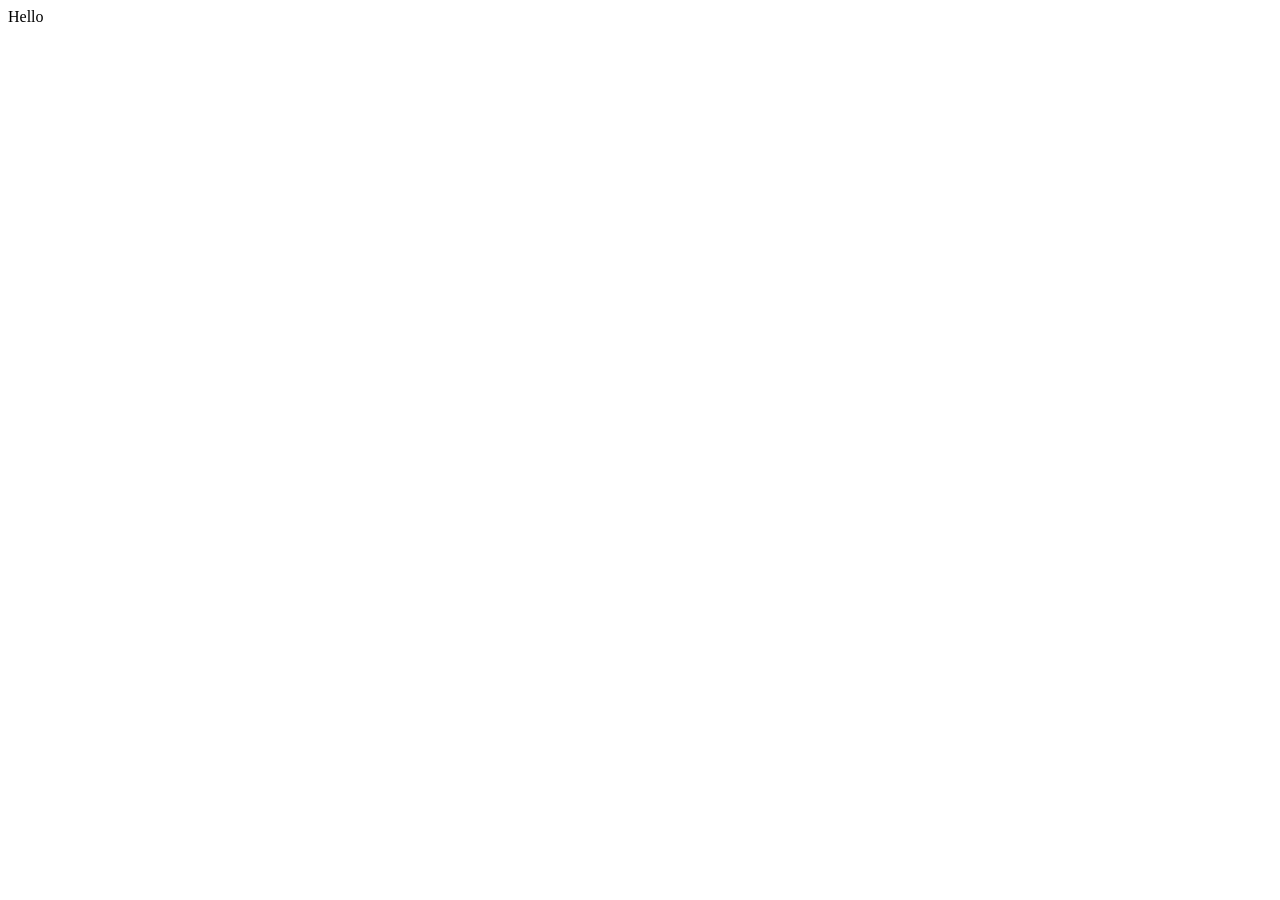
==== index.html @ 64e7c35a "FirstFix" ====
<!doctype html>
<html>
  <head>
    <meta http-equiv="refresh" content="0; url=Main_Portfolio.html" />
    <link rel="canonical" href="Main_Portfolio.html" />
    <title>Redirecting...</title>
  </head>
  <body>
    <a href="Main_Portfolio.html">Click here if you are not redirected</a>
  </body>
</html>
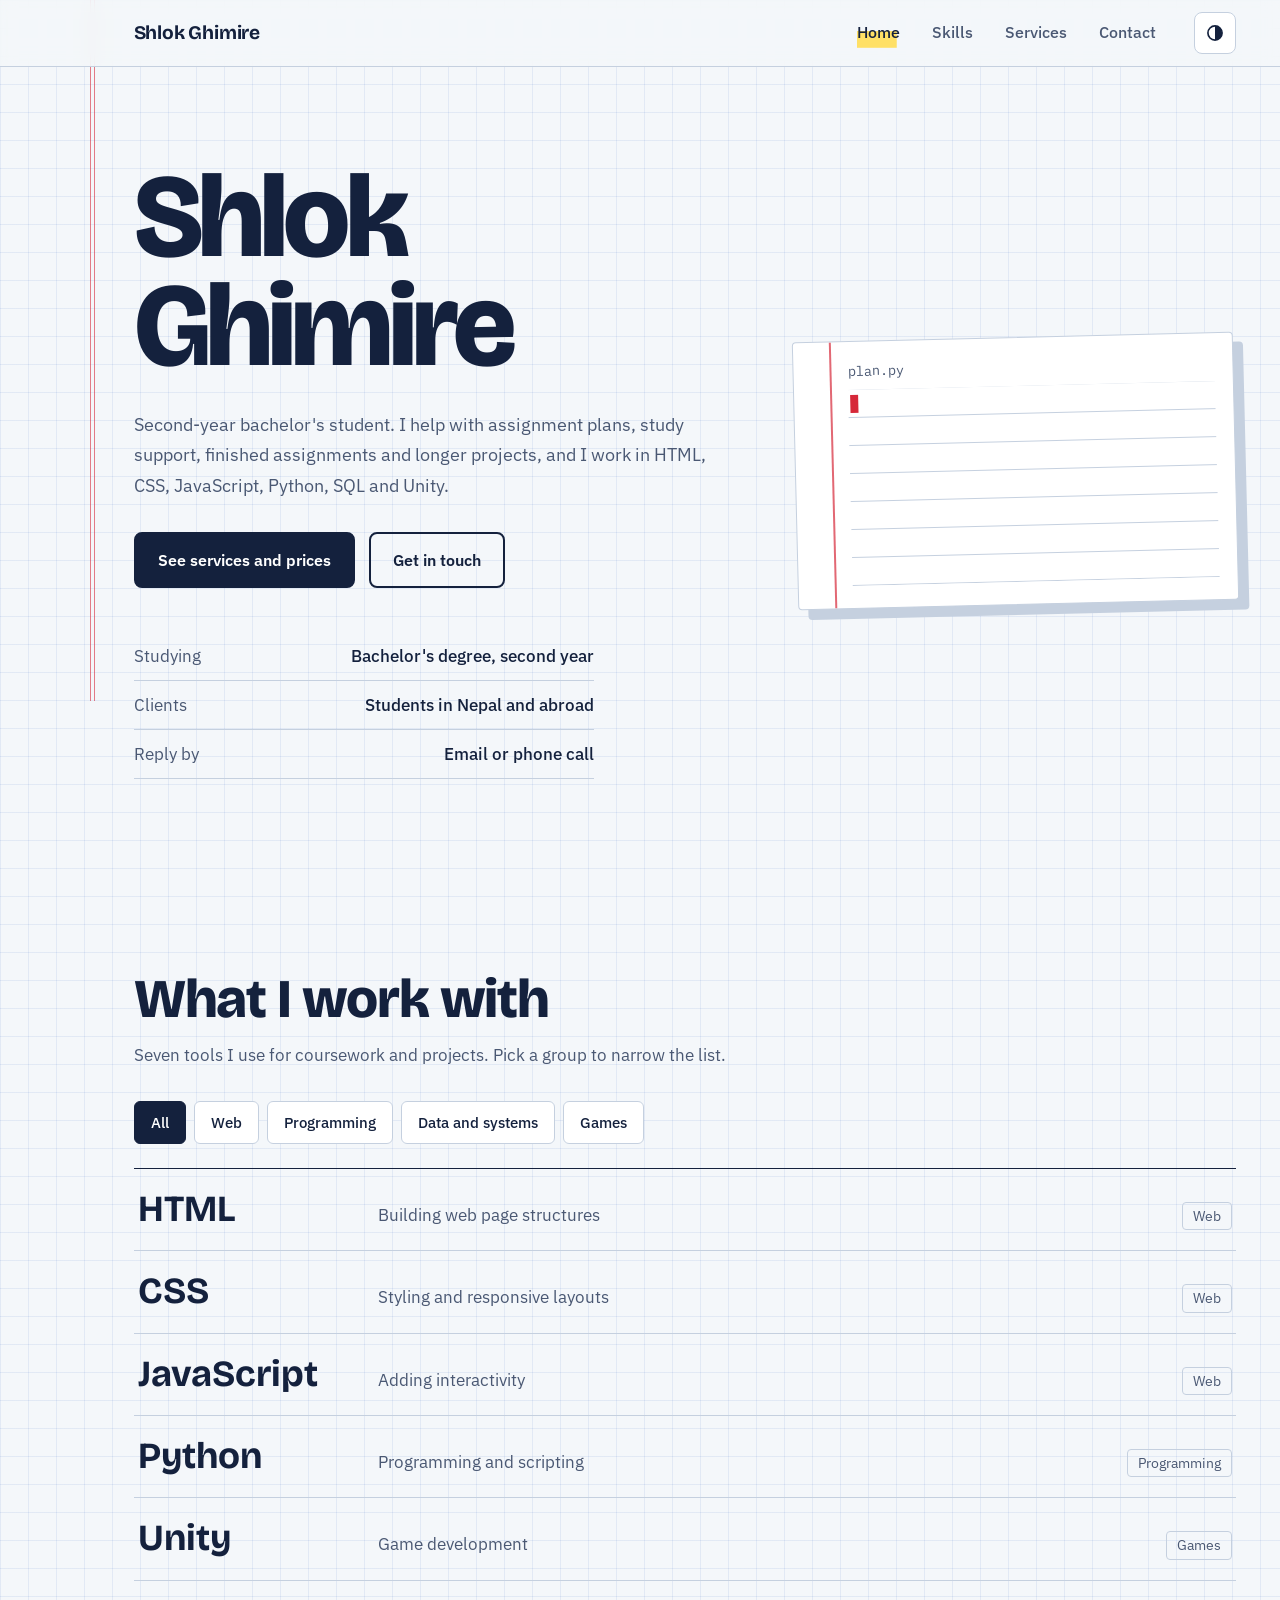
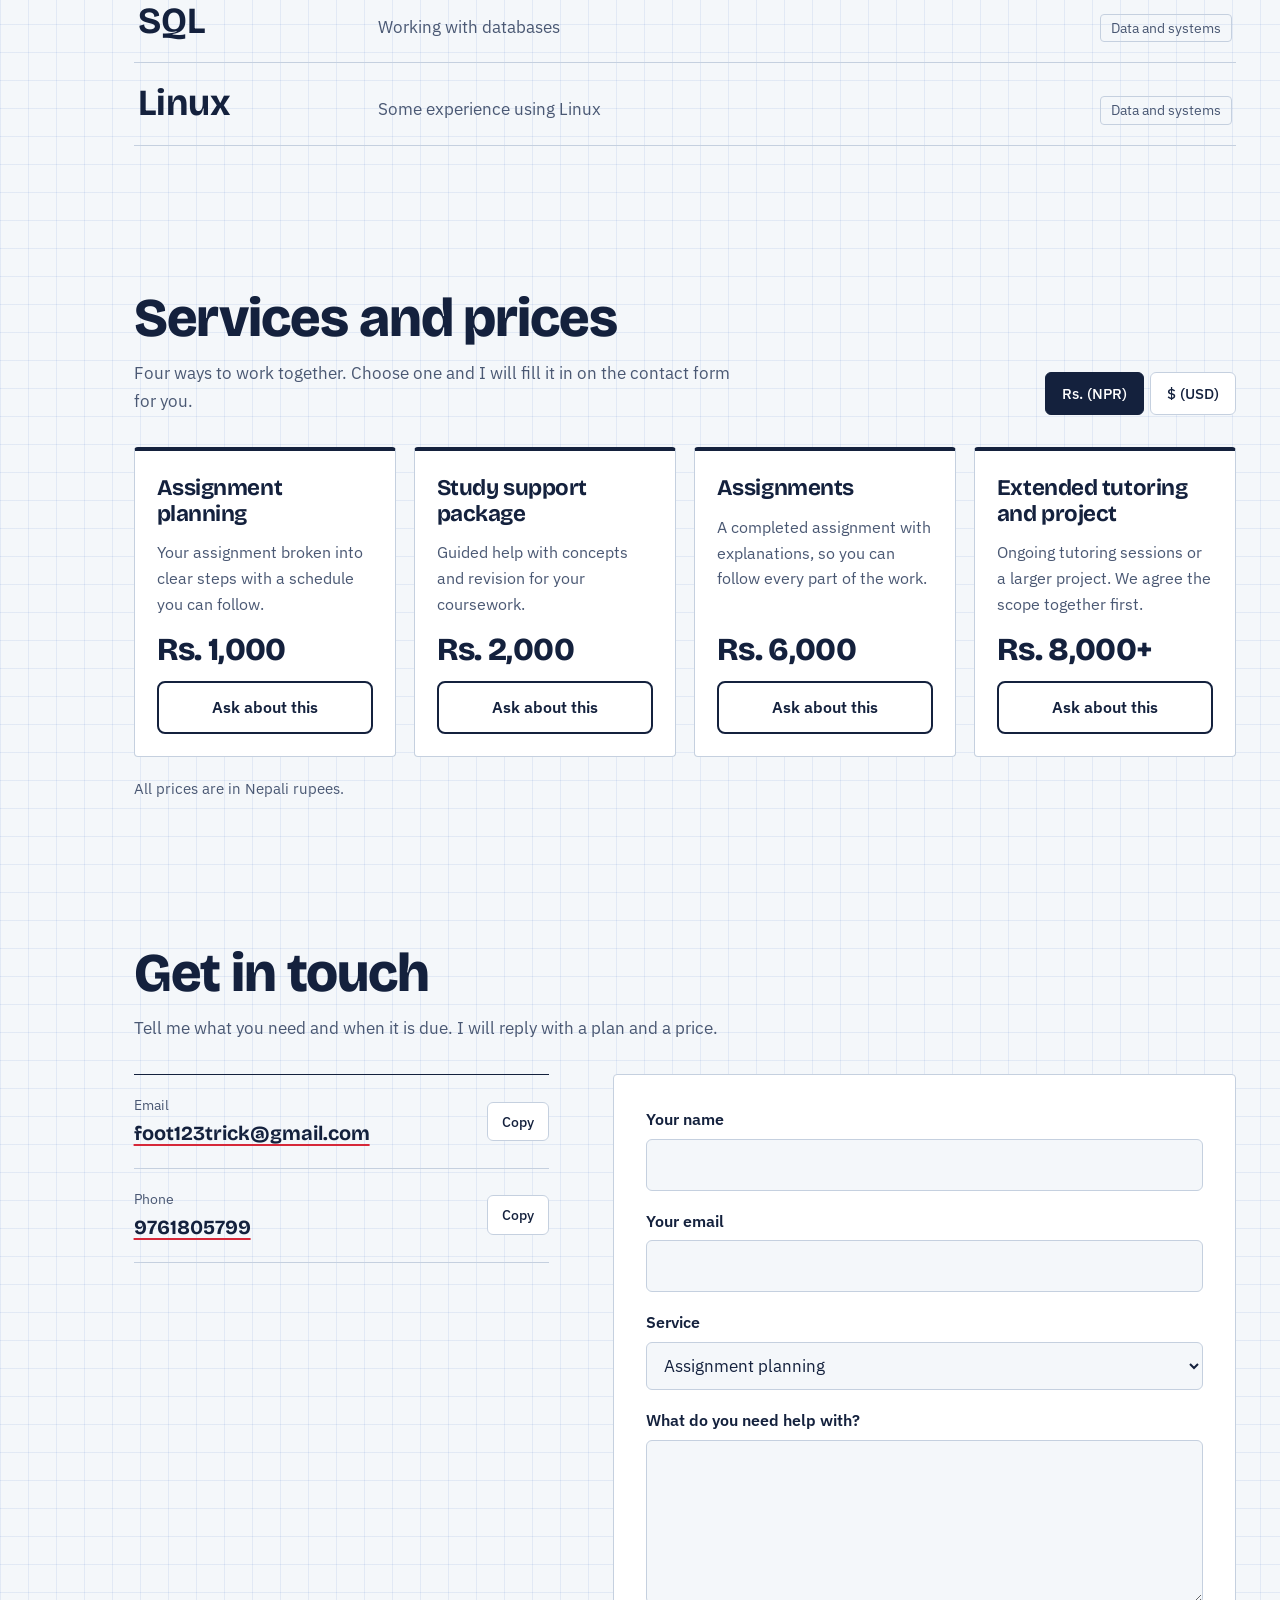
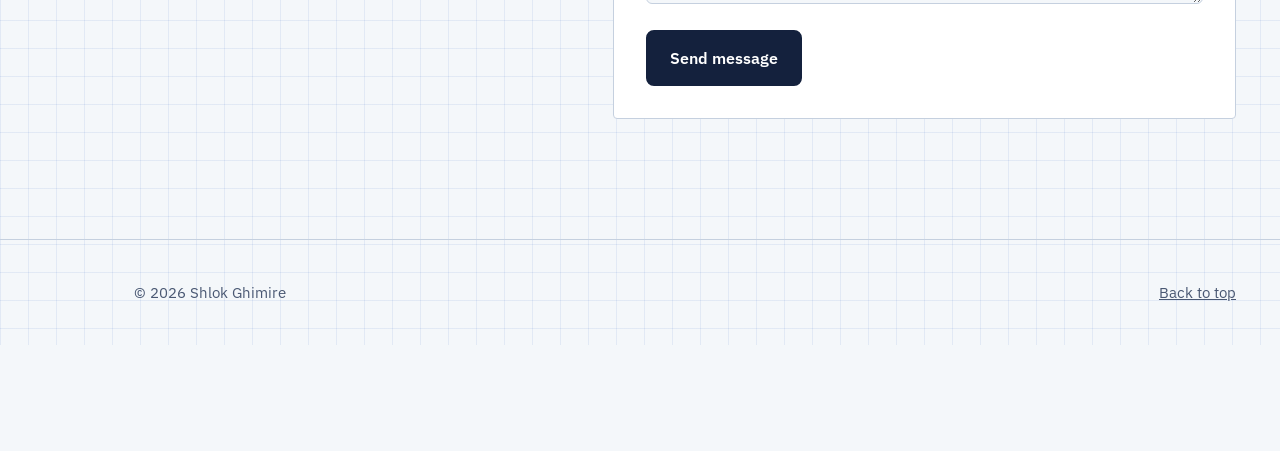
==== commit b86dbf6d: "Final" ====
--- a/index.html
+++ b/index.html
@@ -4,8 +4,10 @@
     <meta http-equiv="refresh" content="0; url=Main_Portfolio.html" />
     <link rel="canonical" href="Main_Portfolio.html" />
     <title>Redirecting...</title>
+    <link rel="stylesheet" href="Main_Portfolio.css" />
   </head>
   <body>
     <a href="Main_Portfolio.html">Click here if you are not redirected</a>
   </body>
+  <script></script>
 </html>
--- a/Main_Portfolio.css
+++ b/Main_Portfolio.css
@@ -0,0 +1,850 @@
+/* Tokens */
+:root {
+  --paper: #f4f7fa;
+  --grid: rgba(43, 89, 195, 0.09);
+  --ink: #14213d;
+  --muted: #4a5873;
+  --red: #d62839;
+  --mark: #ffe066;
+  --mark-text: #14213d;
+  --card: #ffffff;
+  --line: #c5d0df;
+  --btn-bg: #14213d;
+  --btn-text: #ffffff;
+
+  --margin: clamp(26px, 7vw, 92px);
+  --gutter: clamp(16px, 3.5vw, 44px);
+
+  --font-display: "Bricolage Grotesque", "Segoe UI", system-ui, sans-serif;
+  --font-body:
+    "IBM Plex Sans", system-ui, -apple-system, "Segoe UI", sans-serif;
+  --font-code: "IBM Plex Mono", Consolas, "Courier New", monospace;
+}
+
+:root[data-theme="dark"] {
+  --paper: #0e1526;
+  --grid: rgba(140, 170, 255, 0.07);
+  --ink: #e9eef8;
+  --muted: #a3b0c8;
+  --red: #ff5a6a;
+  --mark: #f2c94c;
+  --mark-text: #0e1526;
+  --card: #16203a;
+  --line: #2a3858;
+  --btn-bg: #e9eef8;
+  --btn-text: #0e1526;
+}
+
+/* Base */
+*,
+*::before,
+*::after {
+  box-sizing: border-box;
+}
+
+html {
+  scroll-behavior: smooth;
+  scroll-padding-top: 84px;
+  -webkit-text-size-adjust: 100%;
+}
+
+body {
+  margin: 0;
+  font-family: var(--font-body);
+  font-size: 1.0625rem;
+  line-height: 1.65;
+  color: var(--ink);
+  background-color: var(--paper);
+  background-image:
+    linear-gradient(var(--grid) 1px, transparent 1px),
+    linear-gradient(90deg, var(--grid) 1px, transparent 1px);
+  background-size: 28px 28px;
+  transition:
+    background-color 0.3s,
+    color 0.3s;
+  overflow-x: hidden;
+}
+
+/* The margin line of an exercise book, drawn once on load */
+body::before {
+  content: "";
+  position: fixed;
+  top: 0;
+  bottom: 0;
+  left: var(--margin);
+  width: 5px;
+  background: linear-gradient(
+    90deg,
+    var(--red) 0 1px,
+    transparent 1px 4px,
+    var(--red) 4px 5px
+  );
+  opacity: 0.6;
+  transform-origin: top;
+  animation: draw-line 1.1s cubic-bezier(0.2, 0.7, 0.2, 1) both;
+  pointer-events: none;
+  z-index: 1;
+}
+
+@keyframes draw-line {
+  from {
+    transform: scaleY(0);
+  }
+  to {
+    transform: scaleY(1);
+  }
+}
+
+h1,
+h2,
+h3 {
+  font-family: var(--font-display);
+  line-height: 1.05;
+  margin: 0;
+  letter-spacing: -0.02em;
+}
+
+p {
+  margin: 0;
+}
+a {
+  color: inherit;
+}
+ul {
+  list-style: none;
+  margin: 0;
+  padding: 0;
+}
+
+:focus-visible {
+  outline: 3px solid var(--red);
+  outline-offset: 3px;
+  border-radius: 3px;
+}
+
+.skip {
+  position: absolute;
+  left: 12px;
+  top: -60px;
+  background: var(--btn-bg);
+  color: var(--btn-text);
+  padding: 10px 16px;
+  border-radius: 6px;
+  z-index: 100;
+  transition: top 0.2s;
+}
+.skip:focus {
+  top: 12px;
+}
+
+/* Layout helpers */
+.wrap {
+  padding-left: calc(var(--margin) + var(--gutter));
+  padding-right: var(--gutter);
+  position: relative;
+  z-index: 2;
+}
+.inner {
+  max-width: 1120px;
+}
+
+/* Header */
+.site-header {
+  position: sticky;
+  top: 0;
+  z-index: 30;
+  background: color-mix(in srgb, var(--paper) 86%, transparent);
+  -webkit-backdrop-filter: blur(8px);
+  backdrop-filter: blur(8px);
+  border-bottom: 1px solid var(--line);
+}
+
+.bar {
+  display: flex;
+  align-items: center;
+  gap: 24px;
+  padding: 12px var(--gutter) 12px calc(var(--margin) + var(--gutter));
+}
+
+.brand {
+  font-family: var(--font-display);
+  font-weight: 700;
+  font-size: 1.2rem;
+  text-decoration: none;
+  letter-spacing: -0.01em;
+}
+
+.nav {
+  display: flex;
+  gap: 4px;
+  margin-left: auto;
+}
+
+.nav a {
+  text-decoration: none;
+  padding: 8px 14px;
+  border-radius: 6px;
+  font-weight: 500;
+  font-size: 0.97rem;
+  color: var(--muted);
+  background-image: linear-gradient(var(--mark), var(--mark));
+  background-repeat: no-repeat;
+  background-position: 14px calc(100% - 6px);
+  background-size: 0 40%;
+  transition:
+    color 0.2s,
+    background-size 0.25s;
+}
+.nav a:hover {
+  color: var(--ink);
+}
+.nav a.active {
+  color: var(--mark-text);
+  background-size: calc(100% - 28px) 40%;
+}
+:root[data-theme="dark"] .nav a.active {
+  color: var(--ink);
+  background-image: linear-gradient(
+    rgba(242, 201, 76, 0.55),
+    rgba(242, 201, 76, 0.55)
+  );
+}
+
+.bar-tools {
+  display: flex;
+  gap: 6px;
+}
+
+.icon-btn {
+  display: grid;
+  place-items: center;
+  width: 42px;
+  height: 42px;
+  border: 1px solid var(--line);
+  border-radius: 8px;
+  background: var(--card);
+  color: var(--ink);
+  cursor: pointer;
+  transition:
+    border-color 0.2s,
+    transform 0.2s;
+}
+.icon-btn:hover {
+  border-color: var(--ink);
+}
+#themeToggle svg {
+  transition: transform 0.4s;
+}
+:root[data-theme="dark"] #themeToggle svg {
+  transform: rotate(180deg);
+}
+.menu-btn {
+  display: none;
+}
+
+/* Buttons */
+.btn {
+  display: inline-block;
+  font: inherit;
+  font-weight: 600;
+  font-size: 1rem;
+  padding: 13px 22px;
+  border-radius: 8px;
+  border: 2px solid var(--ink);
+  text-decoration: none;
+  cursor: pointer;
+  transition:
+    transform 0.15s,
+    box-shadow 0.15s,
+    background-color 0.2s,
+    color 0.2s;
+}
+.btn-solid {
+  background: var(--btn-bg);
+  color: var(--btn-text);
+  border-color: var(--btn-bg);
+}
+.btn-line {
+  background: transparent;
+  color: var(--ink);
+}
+.btn:hover {
+  transform: translate(-2px, -2px);
+  box-shadow: 4px 4px 0 var(--red);
+}
+.btn:active {
+  transform: none;
+  box-shadow: none;
+}
+
+/* Hero */
+.hero {
+  padding-top: clamp(40px, 8vw, 96px);
+  padding-bottom: clamp(48px, 8vw, 96px);
+}
+
+.hero-grid {
+  display: grid;
+  grid-template-columns: minmax(0, 1.15fr) minmax(0, 0.85fr);
+  gap: clamp(32px, 5vw, 72px);
+  align-items: center;
+}
+
+.hero h1 {
+  font-size: clamp(3.4rem, 10vw, 7.4rem);
+  font-weight: 800;
+  line-height: 0.92;
+  letter-spacing: -0.04em;
+}
+
+.lead {
+  margin-top: 28px;
+  max-width: 34em;
+  font-size: 1.15rem;
+  color: var(--muted);
+}
+
+.actions {
+  display: flex;
+  flex-wrap: wrap;
+  gap: 14px;
+  margin-top: 32px;
+}
+
+.facts {
+  margin: 44px 0 0;
+  max-width: 460px;
+}
+.facts div {
+  display: flex;
+  justify-content: space-between;
+  gap: 20px;
+  padding: 10px 0;
+  border-bottom: 1px solid var(--line);
+}
+.facts dt {
+  color: var(--muted);
+}
+.facts dd {
+  margin: 0;
+  font-weight: 500;
+  text-align: right;
+}
+
+/* Ruled sheet with typed code */
+.sheet {
+  margin: 0;
+  position: relative;
+  background: var(--card);
+  border: 1px solid var(--line);
+  border-radius: 4px;
+  padding: 18px 18px 22px 54px;
+  transform: rotate(-1.4deg);
+  box-shadow: 10px 10px 0 var(--line);
+  overflow: hidden;
+}
+.sheet::before {
+  content: "";
+  position: absolute;
+  top: 0;
+  bottom: 0;
+  left: 36px;
+  width: 2px;
+  background: var(--red);
+  opacity: 0.7;
+}
+.sheet-title {
+  font-family: var(--font-code);
+  font-size: 0.85rem;
+  color: var(--muted);
+  padding-bottom: 8px;
+}
+.code {
+  margin: 0;
+  min-height: 196px;
+  font-family: var(--font-code);
+  font-size: 0.86rem;
+  line-height: 28px;
+  white-space: pre-wrap;
+  overflow-wrap: anywhere;
+  background-image: repeating-linear-gradient(
+    transparent 0 27px,
+    var(--line) 27px 28px
+  );
+  background-size: 100% 28px;
+}
+.code code {
+  font-family: inherit;
+}
+.code .kw {
+  color: #b5179e;
+  font-weight: 500;
+}
+.code .str {
+  color: #1f8a4c;
+}
+.code .cm {
+  color: var(--muted);
+  font-style: italic;
+}
+:root[data-theme="dark"] .code .kw {
+  color: #ff8fd6;
+}
+:root[data-theme="dark"] .code .str {
+  color: #7ee2a8;
+}
+
+.caret {
+  display: inline-block;
+  width: 8px;
+  height: 18px;
+  margin-left: 2px;
+  background: var(--red);
+  vertical-align: text-bottom;
+  animation: blink 1s steps(1) infinite;
+}
+.sheet noscript .code {
+  min-height: 0;
+}
+
+@keyframes blink {
+  50% {
+    opacity: 0;
+  }
+}
+
+/* Sections */
+.section {
+  padding-top: clamp(48px, 8vw, 96px);
+  padding-bottom: clamp(24px, 4vw, 48px);
+}
+
+.section-head {
+  margin-bottom: 32px;
+}
+.section-head h2 {
+  font-size: clamp(2.1rem, 5vw, 3.4rem);
+  font-weight: 800;
+}
+.section-head p {
+  margin-top: 12px;
+  max-width: 36em;
+  color: var(--muted);
+}
+.section-head.split {
+  display: flex;
+  flex-wrap: wrap;
+  align-items: flex-end;
+  justify-content: space-between;
+  gap: 20px;
+}
+
+/* Skills */
+.chips {
+  display: flex;
+  flex-wrap: wrap;
+  gap: 8px;
+  margin-bottom: 24px;
+}
+
+.chip,
+.cur-btn {
+  font: inherit;
+  font-size: 0.95rem;
+  font-weight: 500;
+  padding: 8px 16px;
+  border: 1px solid var(--line);
+  border-radius: 6px;
+  background: var(--card);
+  color: var(--ink);
+  cursor: pointer;
+  transition:
+    background-color 0.2s,
+    color 0.2s,
+    border-color 0.2s;
+}
+.chip:hover,
+.cur-btn:hover {
+  border-color: var(--ink);
+}
+.chip[aria-pressed="true"],
+.cur-btn[aria-pressed="true"] {
+  background: var(--btn-bg);
+  color: var(--btn-text);
+  border-color: var(--btn-bg);
+}
+
+.skill-list {
+  border-top: 1px solid var(--ink);
+}
+
+.skill {
+  display: grid;
+  grid-template-columns: minmax(130px, 220px) 1fr auto;
+  align-items: baseline;
+  gap: 20px;
+  padding: 20px 4px;
+  border-bottom: 1px solid var(--line);
+}
+.skill[hidden] {
+  display: none;
+}
+
+.skill-name {
+  font-family: var(--font-display);
+  font-weight: 700;
+  font-size: clamp(1.6rem, 3.6vw, 2.3rem);
+  line-height: 1.1;
+  justify-self: start;
+  background-image: linear-gradient(var(--mark), var(--mark));
+  background-repeat: no-repeat;
+  background-position: 0 85%;
+  background-size: 0 38%;
+  transition:
+    background-size 0.3s,
+    color 0.3s;
+}
+.skill:hover .skill-name {
+  background-size: 100% 38%;
+  color: var(--ink);
+}
+:root[data-theme="dark"] .skill:hover .skill-name {
+  background-image: linear-gradient(
+    rgba(242, 201, 76, 0.55),
+    rgba(242, 201, 76, 0.55)
+  );
+}
+
+.skill-desc {
+  color: var(--muted);
+}
+
+.tag {
+  font-size: 0.85rem;
+  color: var(--muted);
+  border: 1px solid var(--line);
+  border-radius: 4px;
+  padding: 2px 10px;
+  white-space: nowrap;
+}
+
+/* Services */
+.currency {
+  display: flex;
+  gap: 6px;
+}
+
+.plans {
+  display: grid;
+  grid-template-columns: repeat(4, minmax(0, 1fr));
+  gap: 18px;
+}
+
+.plan {
+  display: flex;
+  flex-direction: column;
+  gap: 14px;
+  padding: 24px 22px 22px;
+  background: var(--card);
+  border: 1px solid var(--line);
+  border-top: 4px solid var(--ink);
+  border-radius: 4px;
+  transition: border-color 0.2s;
+}
+.plan:hover {
+  border-color: var(--ink);
+}
+.plan h3 {
+  font-size: 1.4rem;
+  font-weight: 700;
+  line-height: 1.15;
+}
+.plan-desc {
+  color: var(--muted);
+  font-size: 0.98rem;
+  flex: 1;
+}
+
+.price {
+  font-family: var(--font-display);
+  font-weight: 800;
+  font-size: 2rem;
+  letter-spacing: -0.02em;
+  line-height: 1.1;
+}
+.pick {
+  width: 100%;
+  text-align: center;
+  padding: 11px 16px;
+}
+
+.fine {
+  margin-top: 20px;
+  font-size: 0.92rem;
+  color: var(--muted);
+  max-width: 46em;
+}
+
+/* Contact */
+.contact-grid {
+  display: grid;
+  grid-template-columns: minmax(0, 0.8fr) minmax(0, 1.2fr);
+  gap: clamp(28px, 5vw, 64px);
+  align-items: start;
+}
+
+.direct {
+  border-top: 1px solid var(--ink);
+}
+.direct-row {
+  display: flex;
+  align-items: center;
+  justify-content: space-between;
+  gap: 16px;
+  padding: 18px 0;
+  border-bottom: 1px solid var(--line);
+}
+.direct-label {
+  display: block;
+  font-size: 0.9rem;
+  color: var(--muted);
+}
+.direct-value {
+  font-family: var(--font-display);
+  font-weight: 700;
+  font-size: 1.25rem;
+  overflow-wrap: anywhere;
+  text-decoration-thickness: 2px;
+  text-underline-offset: 4px;
+  text-decoration-color: var(--red);
+}
+.direct-value:hover {
+  background: var(--mark);
+  color: var(--mark-text);
+}
+
+.copy {
+  font: inherit;
+  font-size: 0.9rem;
+  font-weight: 500;
+  padding: 7px 14px;
+  border: 1px solid var(--line);
+  border-radius: 6px;
+  background: var(--card);
+  color: var(--ink);
+  cursor: pointer;
+}
+.copy:hover {
+  border-color: var(--ink);
+}
+
+.form {
+  background: var(--card);
+  border: 1px solid var(--line);
+  border-radius: 4px;
+  padding: clamp(20px, 3vw, 32px);
+  display: grid;
+  gap: 18px;
+}
+
+.field label {
+  display: block;
+  font-weight: 600;
+  margin-bottom: 6px;
+  font-size: 0.97rem;
+}
+.field input,
+.field select,
+.field textarea {
+  width: 100%;
+  font: inherit;
+  color: var(--ink);
+  background: var(--paper);
+  border: 1px solid var(--line);
+  border-radius: 6px;
+  padding: 11px 13px;
+  transition: border-color 0.2s;
+}
+.field textarea {
+  resize: vertical;
+  min-height: 120px;
+}
+.field input:focus,
+.field select:focus,
+.field textarea:focus {
+  outline: none;
+  border-color: var(--ink);
+  box-shadow: 0 0 0 3px var(--mark);
+}
+.field.invalid input,
+.field.invalid textarea {
+  border-color: var(--red);
+}
+
+.err {
+  color: var(--red);
+  font-size: 0.9rem;
+  margin-top: 6px;
+  min-height: 0;
+}
+.err:empty {
+  display: none;
+}
+.form .btn {
+  justify-self: start;
+}
+.form-status {
+  font-size: 0.95rem;
+  color: var(--muted);
+}
+.form-status:empty {
+  display: none;
+}
+
+/* Footer */
+.site-footer {
+  padding-top: 40px;
+  padding-bottom: 40px;
+  margin-top: clamp(32px, 6vw, 72px);
+  border-top: 1px solid var(--line);
+  color: var(--muted);
+  font-size: 0.95rem;
+}
+.foot {
+  display: flex;
+  justify-content: space-between;
+  gap: 16px;
+  flex-wrap: wrap;
+}
+
+/* Toast */
+.toast {
+  position: fixed;
+  left: 50%;
+  bottom: 24px;
+  transform: translate(-50%, 24px);
+  background: var(--btn-bg);
+  color: var(--btn-text);
+  padding: 11px 18px;
+  border-radius: 8px;
+  font-size: 0.95rem;
+  opacity: 0;
+  pointer-events: none;
+  transition:
+    opacity 0.25s,
+    transform 0.25s;
+  z-index: 60;
+}
+.toast.show {
+  opacity: 1;
+  transform: translate(-50%, 0);
+}
+
+/* Responsive */
+@media (max-width: 1040px) {
+  .plans {
+    grid-template-columns: repeat(2, minmax(0, 1fr));
+  }
+}
+
+@media (max-width: 880px) {
+  .hero-grid {
+    grid-template-columns: minmax(0, 1fr);
+  }
+  .sheet {
+    max-width: 520px;
+  }
+  .contact-grid {
+    grid-template-columns: minmax(0, 1fr);
+  }
+}
+
+@media (max-width: 760px) {
+  .menu-btn {
+    display: grid;
+  }
+  .bar {
+    gap: 12px;
+  }
+  .bar-tools {
+    margin-left: auto;
+  }
+
+  .nav {
+    position: absolute;
+    top: 100%;
+    left: 0;
+    right: 0;
+    flex-direction: column;
+    gap: 0;
+    margin: 0;
+    padding: 8px var(--gutter) 14px calc(var(--margin) + var(--gutter));
+    background: var(--paper);
+    border-bottom: 1px solid var(--line);
+    display: none;
+  }
+  .nav.open {
+    display: flex;
+  }
+  .nav a {
+    padding: 12px 4px;
+    background-image: none;
+    border-bottom: 1px solid var(--line);
+    border-radius: 0;
+  }
+  .nav a.active {
+    color: var(--red);
+    background-image: none;
+  }
+
+  .skill {
+    grid-template-columns: 1fr auto;
+    gap: 4px 12px;
+  }
+  .skill-desc {
+    grid-column: 1 / -1;
+    grid-row: 2;
+  }
+  .tag {
+    grid-row: 1;
+    grid-column: 2;
+  }
+}
+
+@media (max-width: 560px) {
+  body {
+    font-size: 1rem;
+  }
+  .plans {
+    grid-template-columns: minmax(0, 1fr);
+  }
+  .actions .btn {
+    flex: 1 1 100%;
+    text-align: center;
+  }
+  .sheet {
+    padding-left: 46px;
+    box-shadow: 6px 6px 0 var(--line);
+  }
+  .sheet::before {
+    left: 30px;
+  }
+  .direct-row {
+    flex-wrap: wrap;
+  }
+}
+
+@media (prefers-reduced-motion: reduce) {
+  html {
+    scroll-behavior: auto;
+  }
+  *,
+  *::before,
+  *::after {
+    animation: none !important;
+    transition: none !important;
+  }
+  .caret {
+    animation: none;
+  }
+}
